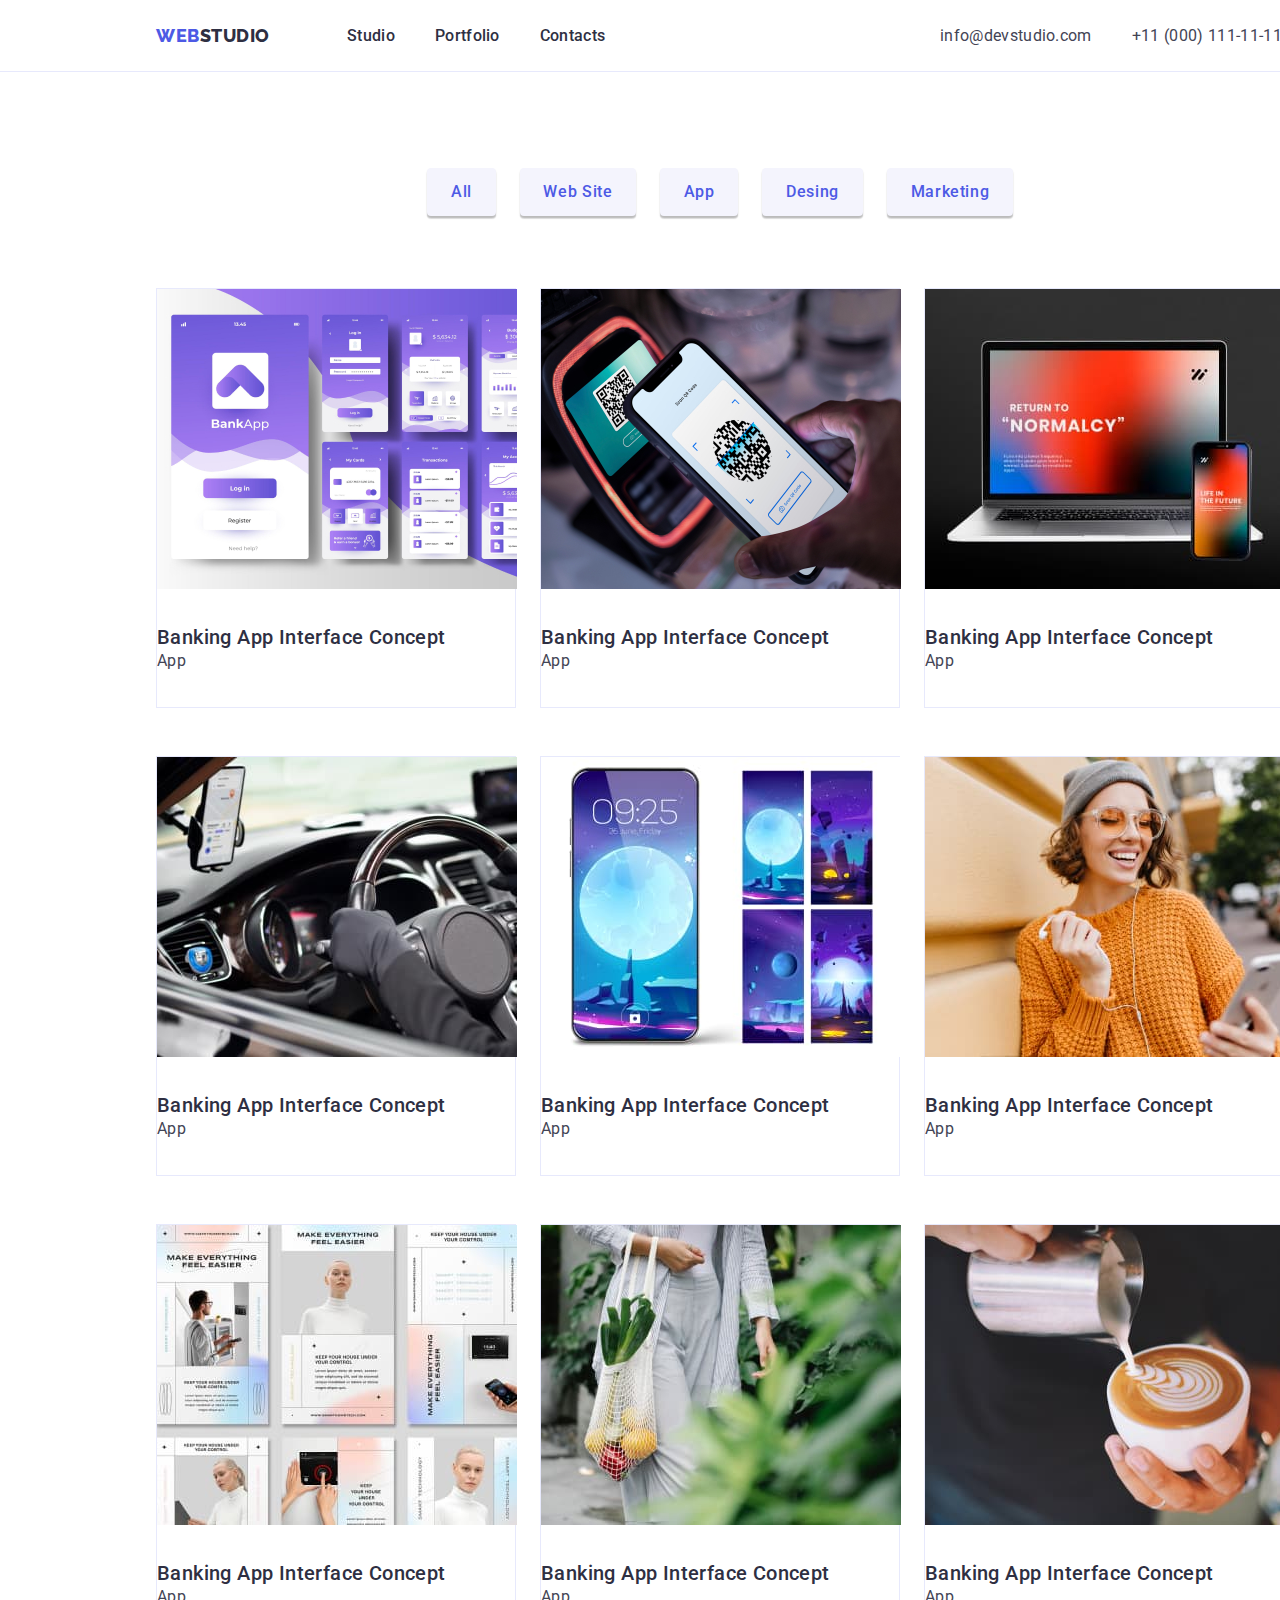
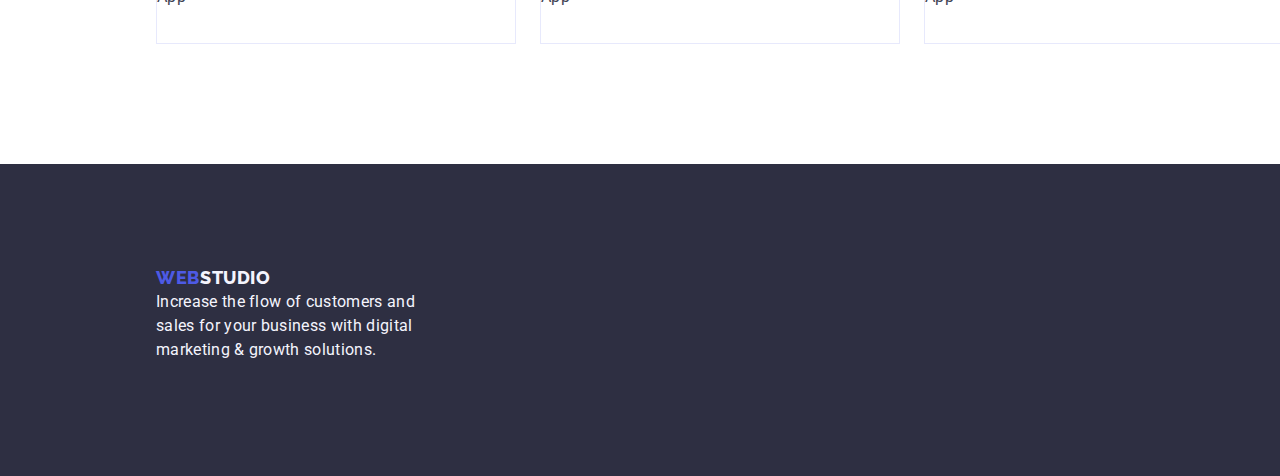
==== portfolio.html @ 18be2534 "next" ====
<!DOCTYPE html>
<html lang="en">
  <head>
    <meta charset="UTF-8" />
    <meta name="viewport" content="width=device-width, initial-scale=1.0" />
    <link
      rel="stylesheet"
      href="https://cdnjs.cloudflare.com/ajax/libs/modern-normalize/1.0.0/modern-normalize.min.css"
    />
    <link rel="preconnect" href="https://fonts.googleapis.com" />
    <link rel="preconnect" href="https://fonts.gstatic.com" crossorigin />
    <link
      href="https://fonts.googleapis.com/css2?family=Roboto:wght@400;500;700;900&display=swap"
      rel="stylesheet"
    />
    <link rel="preconnect" href="https://fonts.googleapis.com" />
    <link rel="preconnect" href="https://fonts.gstatic.com" crossorigin />
    <link
      href="https://fonts.googleapis.com/css2?family=Raleway:wght@800&display=swap"
      rel="stylesheet"
    />
    <link rel="stylesheet" type="text/css" href="styles.css" />
    <title>Document</title>
  </head>
  <body>
    <header>
      <div class="top-line">
        <span class="logo">
          <a class="web-logo" href="index.html" type="button">WEB</a>
          <a class="studio-logo" href="index.html" type="button">STUDIO</a>
        </span>
        <nav>
          <span class="nav-menu">
            <a class="nav-studio" href="index.html" type="button">Studio</a>
            <a class="nav-portfolio" href="portfolio.html" type="button"
              >Portfolio</a
            >
            <a class="nav-contacts" href="" type="button">Contacts</a>
          </span>
        </nav>
        <span class="email-phone">
          <a href="" class="email">info@devstudio.com</a>
          <a href="" class="phone">+11 (000) 111-11-11</a>
        </span>
      </div>
    </header>
    <main>
      <ul class="filters">
        <li>
          <div class="filter-btn-active">
            <button type="button" class="all-butoon">All</button>
          </div>
        </li>
        <li>
          <div class="filter-btn1">
            <button type="button" class="web-site">Web Site</button>
          </div>
        </li>
        <li>
          <div class="filter-btn2">
            <button type="button" class="app">App</button>
          </div>
        </li>
        <li>
          <div class="filter-btn3">
            <button type="button" class="desing">Desing</button>
          </div>
        </li>
        <li>
          <div class="filter-btn4">
            <button type="button" class="marketing">Marketing</button>
          </div>
        </li>
      </ul>
      <!--Section row-->
      <section class="row-1" title="Row 1">
        <div class="project-card1">
          <ul class="project-card2">
            <li>
              <img class="img-portfolio1" src="./images/img8.jpg" alt="img8" />
            </li>
            <li class="card-content1">
              <h3 class="footer-title">Banking App Interface Concept</h3>
              <p class="footer-pharagraf">App</p>
            </li>
          </ul>
          <ul class="project-card2">
            <li>
              <img class="img-portfolio2" src="./images/img9.jpg" alt="img8" />
            </li>
            <li class="card-content2">
              <h3 class="footer-title">Banking App Interface Concept</h3>
              <p class="footer-pharagraf">App</p>
            </li>
          </ul>
          <ul class="project-card2">
            <li>
              <img class="img-portfolio3" src="./images/img10.jpg" alt="img8" />
            </li>
            <li class="card-content3">
              <h3 class="footer-title">Banking App Interface Concept</h3>
              <p class="footer-pharagraf">App</p>
            </li>
          </ul>
        </div>
      </section>
      <section class="row-2" title="Row 2">
        <div class="project-card1">
          <ul class="project-card2">
            <li>
              <img class="img-portfolio1" src="./images/img11.jpg" alt="img8" />
            </li>
            <li class="card-content1">
              <h3 class="footer-title">Banking App Interface Concept</h3>
              <p class="footer-pharagraf">App</p>
            </li>
          </ul>
          <ul class="project-card2">
            <li>
              <img class="img-portfolio2" src="./images/img12.jpg" alt="img8" />
            </li>
            <li class="card-content2">
              <h3 class="footer-title">Banking App Interface Concept</h3>
              <p class="footer-pharagraf">App</p>
            </li>
          </ul>
          <ul class="project-card2">
            <li>
              <img class="img-portfolio3" src="./images/img13.jpg" alt="img8" />
            </li>
            <li class="card-content3">
              <h3 class="footer-title">Banking App Interface Concept</h3>
              <p class="footer-pharagraf">App</p>
            </li>
          </ul>
        </div>
      </section>
      <section class="row-3" title="Row 3">
        <div class="project-card1">
          <ul class="project-card2">
            <li>
              <img class="img-portfolio1" src="./images/img14.jpg" alt="img8" />
            </li>
            <li class="card-content1">
              <h3 class="footer-title">Banking App Interface Concept</h3>
              <p class="footer-pharagraf">App</p>
            </li>
          </ul>
          <ul class="project-card2">
            <li>
              <img class="img-portfolio2" src="./images/img15.jpg" alt="img8" />
            </li>
            <li class="card-content2">
              <h3 class="footer-title">Banking App Interface Concept</h3>
              <p class="footer-pharagraf">App</p>
            </li>
          </ul>
          <ul class="project-card2">
            <li>
              <img class="img-portfolio3" src="./images/img16.jpg" alt="img8" />
            </li>
            <li class="card-content3">
              <h3 class="footer-title">Banking App Interface Concept</h3>
              <p class="footer-pharagraf">App</p>
            </li>
          </ul>
        </div>
      </section>
    </main>
    <footer>
      <div class="footer">
        <div class="logo-text">
          <span class="logo-footer">
            <a class="web-footer" href="index.html" type="button">WEB</a>
            <a class="studio-footer" href="index.html" type="button">STUDIO</a>
          </span>
          <div class="text-footer">
            <p class="text5">
              Increase the flow of customers and sales for your business with
              digital marketing & growth solutions.
            </p>
          </div>
        </div>
      </div>
    </footer>
  </body>
</html>
---- styles.css ----
.body{
background: #fff;
}
ul,a, h1,h3{
    margin: 0px;
}

.container {
    width: 1200px;
    margin: 0 auto;
    
}

/*NAV MENU -- TOP LINE*/

.top-line{
width: 1440px;
height: 72px;
background: #fff;
border-bottom: 1px solid #e7e9fc;
display: flex;
align-items: center;
/* position: fixed; */
}

.logo{
display: flex;
align-items: center;
justify-content: flex-start;
flex-direction: row;
gap: 0px;
width: 271px;
height: 24px;
padding-left: 156px;
position: relative;
}

.web-logo{
font-family: "Raleway", sans-serif;
font-weight: 800;
font-size: 18px;
line-height: 21px; 
line-height: 1.16667;
letter-spacing: 0.03em;
text-transform: uppercase;
color: #4d5ae5;
}

.studio-logo{
font-family: "Raleway", sans-serif;
font-weight: 800;
font-size: 18px;
line-height: 21px; 
line-height: 1.16667;
letter-spacing: 0.03em;
text-transform: uppercase;
color: #2e2f42;
}
    
.nav-menu{
display: flex;
align-items: flex-start;
justify-content: flex-start;
flex-direction: row;
gap: 40px;
width: 337px;
height: 24px;
padding-left: 76px;
}

.nav-studio, .nav-portfolio, .nav-contacts {
font-family: "Roboto", sans-serif;
font-weight: 500;
font-size: 16px;
line-height: 24px;
line-height: 1.5;
letter-spacing: 0.02em;
color: #2e2f42;
}

.email-phone{
align-items: flex-start;
justify-content: flex-start;
flex-direction: row;
width: 676px;
height: 24px;
display: flex;
position: relative;
padding-left: 332px
}

.email{
font-family: "Roboto", sans-serif;
font-weight: 400;
font-size: 16px;
line-height: 24px; 
line-height: 1.5;
letter-spacing: 0.02em;
color: #434455;
}

.phone{
font-family: "Roboto", sans-serif;
font-weight: 400;
font-size: 16px;
line-height: 24px; 
line-height: 1.5;
letter-spacing: 0.02em;
color: #434455;
padding-left: 40px;
}

.top-line a:hover,
header.top-line a:focus {
color: rgb(0, 0, 255);
}

a {
text-decoration: none;
}

/* --HERO IMAGE-- */

.hero-image{
width: 1440px;
height: 600px;
background: var(--NAVY-BLUE, #2E2F42);
flex-shrink: 0;   
}

.button {
display: flex;
width: 805px;
height: 104px;
padding-top: 48px;
padding-left: 636px; 
}

.order-service {
font-family: "Roboto", sans-serif;
font-weight: 500;
font-size: 16px;
font-style: normal;
line-height: 24px;
letter-spacing: 0.04em;
color: var(--WHITE, #FFF);
background: #4d5ae5;
border: none;
cursor: pointer;
border-radius: 4px;
gap: 10px;
box-shadow: 0 4px 4px 0 rgba(0, 0, 0, 0.15);
align-items: center;
justify-content: center;
width: 169px;
height: 56px;
}

.hero-title{  
margin: 0px; 
font-family: "Roboto", sans-serif;
font-weight: 700;
font-size: 56px;
font-style: normal;
line-height: 60px;
letter-spacing: 0.02em;
text-align: center;
color: var(--WHITE, #FFF);
padding-top: 188px;
}

/*SECTION 1*/

.section1{
width: 1284px;
height: 224px;
padding-top: 120px;
padding-left: 156px;
display: flex;
}

.feature1, .feature2, .feature3, .feature4{
align-items: flex-start;
justify-content: flex-start;
flex-direction: column;
gap: 8px;
width: 264px;
height: 104px;
}

.feature2,
.feature3,
.feature4{
margin-left: 24px;
}

.strategy, .punctuality, .diligence, .tehnologies{
font-family: "Roboto", sans-serif;
font-weight: 500;
font-size: 20px;
font-style: normal;
line-height: 24px; 
letter-spacing: 0.02em;
color: var(--NAVY-BLUE, #2E2F42);
margin: 0px; 
}

.text-strategy,
.text-punctuality,
.text-diligence,
.text-tehnologies{
font-family: "Roboto", sans-serif;
font-weight: 400;
font-size: 16px;
font-style: normal;
line-height: 24px; 
letter-spacing: 0.02em;
color: var(--SLATE, #434455); 
}

/*SECTION 2*/

.section2{
width: 1284px;
height: 652px;
flex-shrink: 0;
padding-top: 120px;
padding-left: 156px;
padding-bottom:120px;   
}

.Section2-title{
font-family: "Roboto", sans-serif;
font-weight: 1103;
font-size: 36px;
font-style: normal;
line-height: 40px; 
letter-spacing: 0.02em;
text-transform: capitalize;
margin: 0px;
color: var(--NAVY-BLUE, #2E2F42);
padding-left: 403px;
}

.technology-pictures{
width: 1128px;
height: 372px;
display: flex; 
padding-top: 72px;      
}

.img-1, .img-2, .img-3{
display: flex;
align-items: flex-start;
justify-content: flex-start;
flex-direction: column;
gap: 0px;
width: 360px;
height: 300px;
}

.img-2,
.img-3{
margin-left: 24px;
}

.size-pictures{
border: 1px solid #e7e9fc;
width: 360px;
height: 300px;
}

/*SECTION 3 */

.section3{
width: 1440px;
height: 732px;
background: #f4f4fd;
flex-shrink: 0;
}

.title1{
display: flex;
Width: 801px; 
Height: 160px;
padding-top: 120px;
padding-left: 639px;
}

.our-team{
font-family: "Roboto", sans-serif;
font-weight: 700;
font-size: 36px;
font-style: normal;
line-height: 40px; 
letter-spacing: 0.02em;
color: var(--NAVY-BLUE, #2E2F42);
position: absolute;
margin: 0px;
}

.pepole{
width: 1284px;
height: 452px;
display: flex;
padding-top: 72px;
padding-left: 156px;
}

ul {
padding: 0;
}

.team-card1, .team-card2, .team-card3, .team-card4{ 
list-style-type: none;
align-items: center;
justify-content: center;
flex-direction: column;
gap: 32px;
border-radius: 0 0 4px 4px;
padding: 0px 0px 32px 0px;
width: 264px;
height: 380px;
box-shadow: 0 2px 1px 0 rgba(46, 47, 66, 0.08), 0 1px 1px 0 rgba(46, 47, 66, 0.16), 0 1px 6px 0 rgba(46, 47, 66, 0.08);
background: #fff;   
}

.team-card2,
.team-card3,
.team-card4{
margin-left: 24px;
}

.img{
width: 264px;
height: 260px;
background: url(<path-to-image>), lightgray -97.034px -0.927px / 181.897% 251.37% no-repeat;  
}


.name{
font-family: "Roboto", sans-serif;
font-weight: 500;
font-size: 20px;
font-style: normal;
line-height: 24px; 
letter-spacing: 0.02em;
text-align: center;
color: var(--NAVY-BLUE, #2E2F42);   
}

.job-description{
font-family: "Roboto", sans-serif;
font-weight: 400;
font-size: 16px;
font-style: normal;
line-height: 24px; 
letter-spacing: 0.02em;
text-align: center;
color: var(--SLATE, #434455);
}

.section3 h3:hover,
.section3 h3:focus,
.section3 p:hover,
.section3 p:focus {
color: rgb(0, 0, 255);
cursor: pointer;
}

/*FOOTER*/

.footer{
width: 1440px;
height: 312px;
background: #2e2f42;
flex-shrink: 0;
}

.logo-text{
width: 420px;
height: 213.5px;
flex-shrink: 0;
padding-left: 156px;
padding-top: 101.5px;
}

.logo-footer{
display: flex;
align-items: center;
justify-content: flex-start;
flex-direction: row;
gap: 0px;
width: 115px;
height: 24px;  
}

.footer a:hover {
color: rgb(0, 0, 255);    
}

.web-footer{
font-family: "Raleway", sans-serif;
font-weight: 800;
font-size: 18px;
font-style: normal;
line-height: 21px; 
letter-spacing: 0.03em;
text-transform: uppercase;
color: var(--IRIS, #4D5AE5);
display: flex;
width: 44px;
height: 21px;
flex-direction: column;
justify-content: center;
}

.studio-footer{
font-family: "Raleway", sans-serif;
font-weight: 800;
font-size: 18px;
font-style: normal;
line-height: 21px; 
letter-spacing: 0.03em;
text-transform: uppercase;
color: var(--CLOUD, #F4F4FD);
display: flex;
width: 71px;
height: 21px;
flex-direction: column;
justify-content: center
}

.text-footer1{
width: 264px;
height: 88px;
padding-top: 16px;
    
}

.text5{
font-family: "Roboto", sans-serif;
font-weight: 400;
font-size: 16px;
font-style: normal;
line-height: 24px; 
letter-spacing: 0.02em;
color: var(--CLOUD, #F4F4FD);
width: 264px;
margin: 0px;  
}

/*PORTFOLIO CSS*/

.filters{
display: flex;
align-items: flex-start;
justify-content: flex-start;
flex-direction: row;
gap: 24px;
width: 1013px;
height: 144px;
padding-top: 96px;
padding-left: 427px;
}

.all-butoon{
 font-family: "Roboto", sans-serif;
    font-weight: 500;
    font-size: 16px;
    font-style: normal;
    line-height: 24px;
    letter-spacing: 0.04em;
    color: #4D5AE5;
    background: #f4f4fd;
    border: none;
    cursor: pointer;
    border-radius: 4px;
    gap: 10px;
    box-shadow: 0 2px 2px 0 rgba(0, 0, 0, 0.12), 0 2px 1px 0 rgba(0, 0, 0, 0.08), 0 3px 1px 0 rgba(0, 0, 0, 0.1);
    align-items: center;
    justify-content: center;
    width: 69px;
    height: 48px;
    padding: 0px;
}

.web-site{
font-family: "Roboto", sans-serif;
    font-weight: 500;
    font-size: 16px;
    font-style: normal;
    line-height: 24px;
    letter-spacing: 0.04em;
    color: #4D5AE5;
    background: #f4f4fd;
    border: none;
    cursor: pointer;
    border-radius: 4px;
    gap: 10px;
    box-shadow: 0 2px 2px 0 rgba(0, 0, 0, 0.12), 0 2px 1px 0 rgba(0, 0, 0, 0.08), 0 3px 1px 0 rgba(0, 0, 0, 0.1);
    align-items: center;
    justify-content: center;
    width: 116px;
    height: 48px;
}

.app{
font-family: "Roboto", sans-serif;
    font-weight: 500;
    font-size: 16px;
    font-style: normal;
    line-height: 24px;
    letter-spacing: 0.04em;
    color: #4D5AE5;
    background: #f4f4fd;
    border: none;
    cursor: pointer;
    border-radius: 4px;
    gap: 10px;
    box-shadow: 0 2px 2px 0 rgba(0, 0, 0, 0.12), 0 2px 1px 0 rgba(0, 0, 0, 0.08), 0 3px 1px 0 rgba(0, 0, 0, 0.1);
    align-items: center;
    justify-content: center;
    width: 78px;
    height: 48px;
}

.desing{
font-family: "Roboto", sans-serif;
    font-weight: 500;
    font-size: 16px;
    font-style: normal;
    line-height: 24px;
    letter-spacing: 0.04em;
    color: #4D5AE5;
    background: #f4f4fd;
    border: none;
    cursor: pointer;
    border-radius: 4px;
    gap: 10px;
    box-shadow: 0 2px 2px 0 rgba(0, 0, 0, 0.12), 0 2px 1px 0 rgba(0, 0, 0, 0.08), 0 3px 1px 0 rgba(0, 0, 0, 0.1);
    align-items: center;
    justify-content: center;
    width: 101px;
    height: 48px;
}

.marketing{
font-family: "Roboto", sans-serif;
    font-weight: 500;
    font-size: 16px;
    font-style: normal;
    line-height: 24px;
    letter-spacing: 0.04em;
    color: #4D5AE5;
    background: #f4f4fd;
    border: none;
    cursor: pointer;
    border-radius: 4px;
    gap: 10px;
    box-shadow: 0 2px 2px 0 rgba(0, 0, 0, 0.12), 0 2px 1px 0 rgba(0, 0, 0, 0.08), 0 3px 1px 0 rgba(0, 0, 0, 0.1);
    align-items: center;
    justify-content: center;
    width: 126px;
    height: 48px;
}

/*Section row*/

.row-1{
width: 1284px;
height: 492px;
padding-left: 156px;
padding-top: 72px;
    
}

.row-2{
width: 1128px;
    height: 468px;
    padding-left: 156px;
    padding-top: 48px;
}

.row-3{
width: 1128px;
    height: 588px;
    padding-left: 156px;
    padding-top: 48px;
    padding-bottom: 120px;
}

.row-1, .row-2, .row-3, li{
list-style-type: none;
}

.project-card1{
display: flex;
}
 
.project-card2 {
border: 1px solid #e7e9fc;
    width: 360px;
    height: 420px;
    background: #fff;
      
}

.project-card1 .project-card2:nth-child(2),
.project-card1 .project-card2:nth-child(3) {
    margin-left: 24px;
}

.card-content1, .card-content2, .card-content3{
    align-items: flex-start;
    justify-content: center;
    flex-direction: column;
    gap: 8px;
    margin-top: 32px;
    width: 360px;
    height: 56px;
        
}

.footer-title{
font-family: "Roboto", sans-serif;
    font-weight: 500;
    font-size: 20px;

    line-height: 24px; 
    line-height: 1.2;
    letter-spacing: 0.02em;
    color: #2e2f42;
    margin: 0px;
}

.footer-pharagraf{
font-family: "Roboto", sans-serif;
    font-weight: 400;
    font-size: 16px;

    line-height: 24px; 
    line-height: 1.5;
    letter-spacing: 0.02em;
    color: #434455;
    margin: 0px;
}

.img-portfolio1, .img-portfolio2, .img-portfolio3{
width: 360px;
    height: 300px;
}
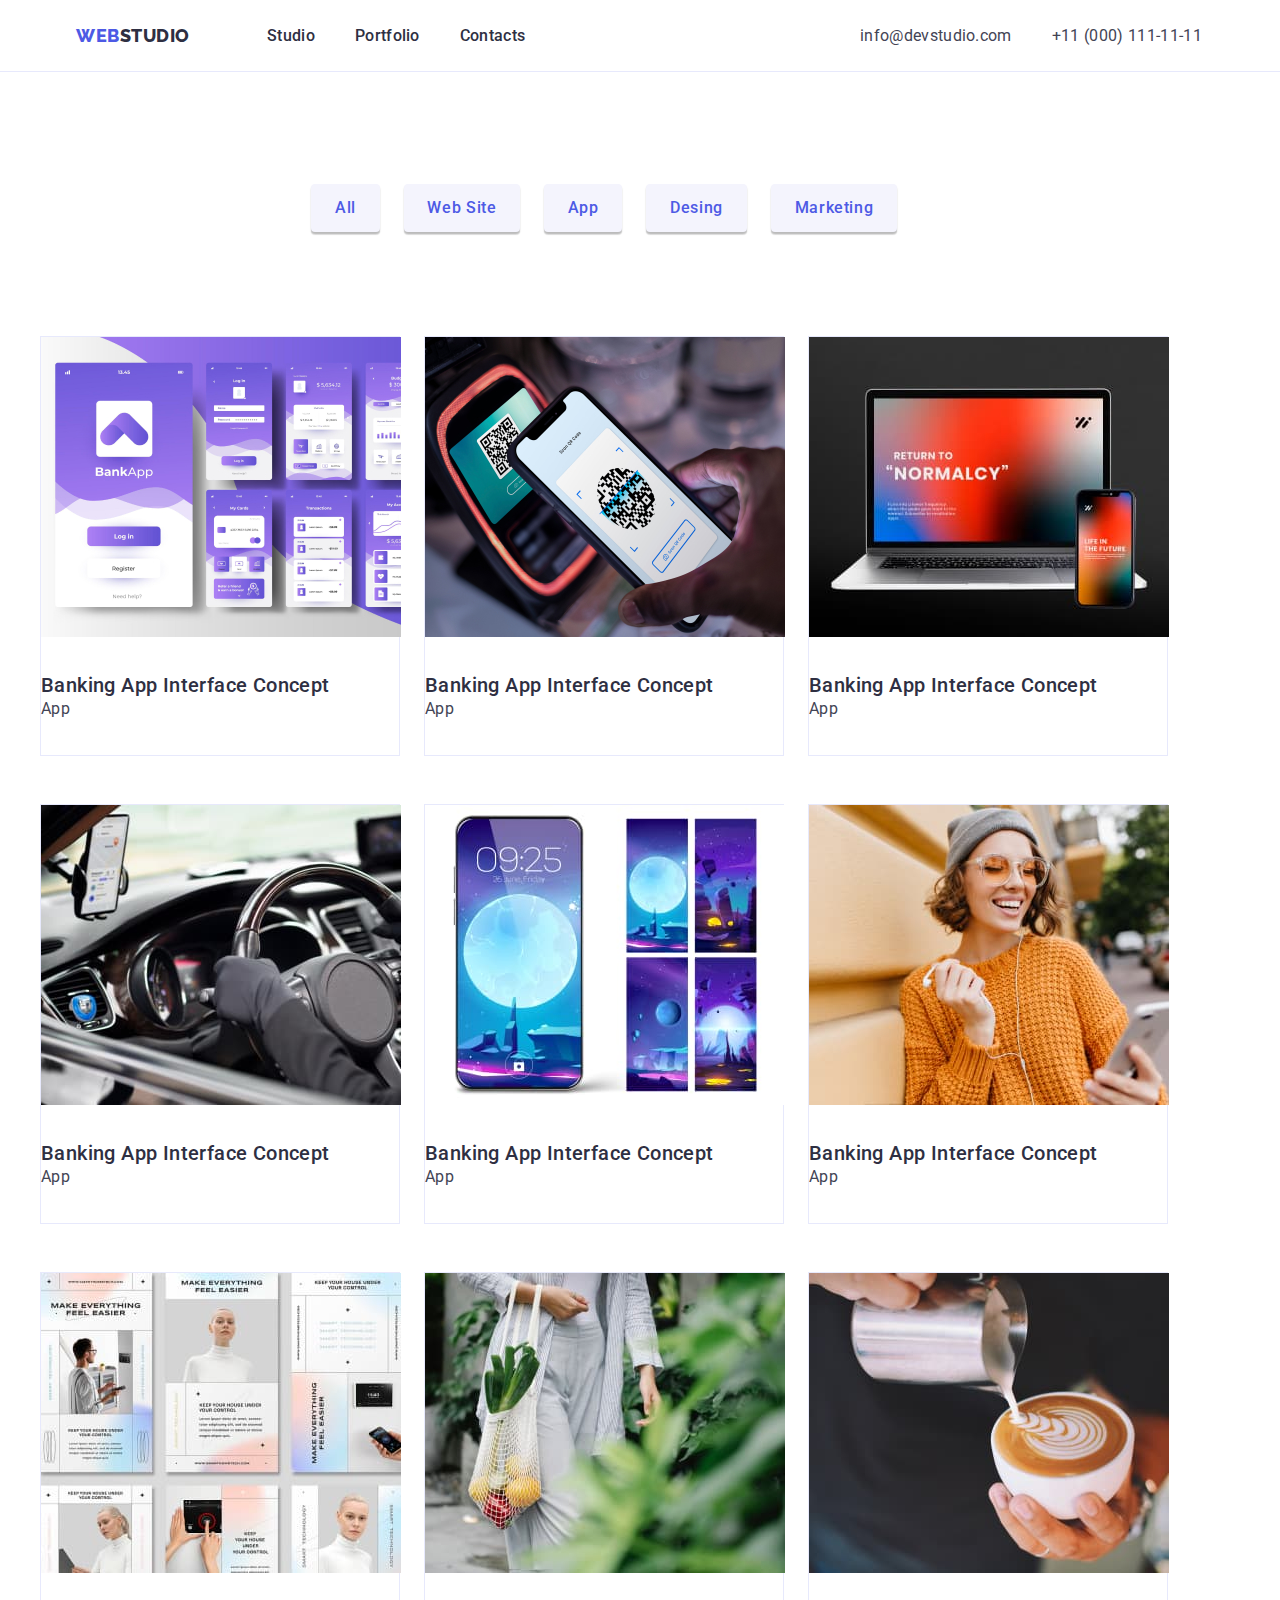
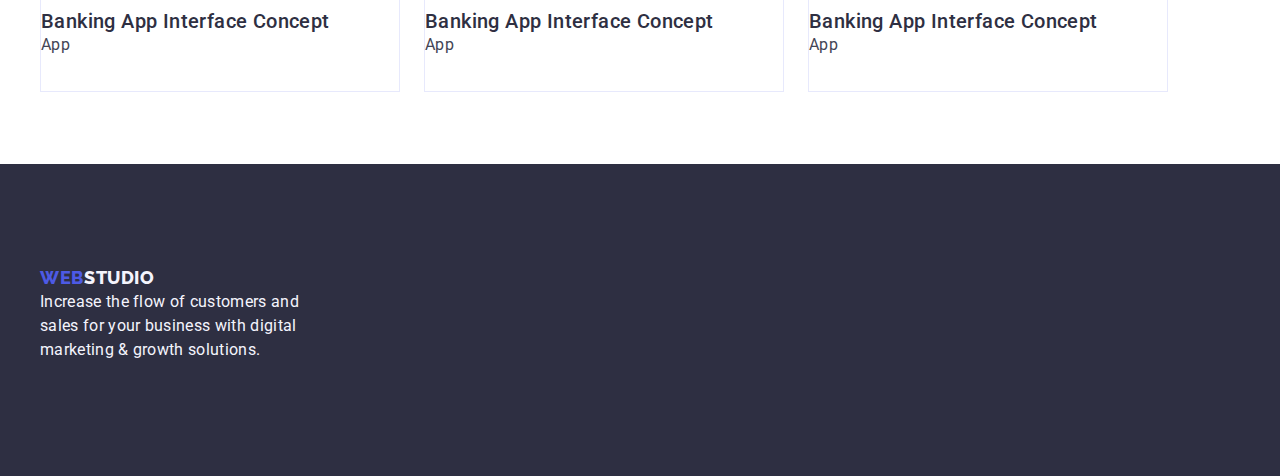
==== commit 9e402e77: "last part" ====
--- a/portfolio.html
+++ b/portfolio.html
@@ -25,160 +25,204 @@
   <body>
     <header>
       <div class="top-line">
-        <span class="logo">
-          <a class="web-logo" href="index.html" type="button">WEB</a>
-          <a class="studio-logo" href="index.html" type="button">STUDIO</a>
-        </span>
-        <nav>
-          <span class="nav-menu">
-            <a class="nav-studio" href="index.html" type="button">Studio</a>
-            <a class="nav-portfolio" href="portfolio.html" type="button"
-              >Portfolio</a
-            >
-            <a class="nav-contacts" href="" type="button">Contacts</a>
+        <div class="container">
+          <span class="logo">
+            <a class="web-logo" href="index.html" type="button">WEB</a>
+            <a class="studio-logo" href="index.html" type="button">STUDIO</a>
           </span>
-        </nav>
-        <span class="email-phone">
-          <a href="" class="email">info@devstudio.com</a>
-          <a href="" class="phone">+11 (000) 111-11-11</a>
-        </span>
+          <nav>
+            <span class="nav-menu">
+              <a class="nav-studio" href="index.html" type="button">Studio</a>
+              <a class="nav-portfolio" href="portfolio.html" type="button"
+                >Portfolio</a
+              >
+              <a class="nav-contacts" href="" type="button">Contacts</a>
+            </span>
+          </nav>
+          <span class="email-phone">
+            <a href="" class="email">info@devstudio.com</a>
+            <a href="" class="phone">+11 (000) 111-11-11</a>
+          </span>
+        </div>
       </div>
     </header>
-    <main>
-      <ul class="filters">
-        <li>
-          <div class="filter-btn-active">
-            <button type="button" class="all-butoon">All</button>
-          </div>
-        </li>
-        <li>
-          <div class="filter-btn1">
-            <button type="button" class="web-site">Web Site</button>
-          </div>
-        </li>
-        <li>
-          <div class="filter-btn2">
-            <button type="button" class="app">App</button>
-          </div>
-        </li>
-        <li>
-          <div class="filter-btn3">
-            <button type="button" class="desing">Desing</button>
-          </div>
-        </li>
-        <li>
-          <div class="filter-btn4">
-            <button type="button" class="marketing">Marketing</button>
-          </div>
-        </li>
-      </ul>
-      <!--Section row-->
-      <section class="row-1" title="Row 1">
-        <div class="project-card1">
-          <ul class="project-card2">
-            <li>
-              <img class="img-portfolio1" src="./images/img8.jpg" alt="img8" />
-            </li>
-            <li class="card-content1">
-              <h3 class="footer-title">Banking App Interface Concept</h3>
-              <p class="footer-pharagraf">App</p>
-            </li>
-          </ul>
-          <ul class="project-card2">
-            <li>
-              <img class="img-portfolio2" src="./images/img9.jpg" alt="img8" />
-            </li>
-            <li class="card-content2">
-              <h3 class="footer-title">Banking App Interface Concept</h3>
-              <p class="footer-pharagraf">App</p>
-            </li>
-          </ul>
-          <ul class="project-card2">
-            <li>
-              <img class="img-portfolio3" src="./images/img10.jpg" alt="img8" />
-            </li>
-            <li class="card-content3">
-              <h3 class="footer-title">Banking App Interface Concept</h3>
-              <p class="footer-pharagraf">App</p>
-            </li>
-          </ul>
-        </div>
-      </section>
-      <section class="row-2" title="Row 2">
-        <div class="project-card1">
-          <ul class="project-card2">
-            <li>
-              <img class="img-portfolio1" src="./images/img11.jpg" alt="img8" />
-            </li>
-            <li class="card-content1">
-              <h3 class="footer-title">Banking App Interface Concept</h3>
-              <p class="footer-pharagraf">App</p>
-            </li>
-          </ul>
-          <ul class="project-card2">
-            <li>
-              <img class="img-portfolio2" src="./images/img12.jpg" alt="img8" />
-            </li>
-            <li class="card-content2">
-              <h3 class="footer-title">Banking App Interface Concept</h3>
-              <p class="footer-pharagraf">App</p>
-            </li>
-          </ul>
-          <ul class="project-card2">
-            <li>
-              <img class="img-portfolio3" src="./images/img13.jpg" alt="img8" />
-            </li>
-            <li class="card-content3">
-              <h3 class="footer-title">Banking App Interface Concept</h3>
-              <p class="footer-pharagraf">App</p>
-            </li>
-          </ul>
-        </div>
-      </section>
-      <section class="row-3" title="Row 3">
-        <div class="project-card1">
-          <ul class="project-card2">
-            <li>
-              <img class="img-portfolio1" src="./images/img14.jpg" alt="img8" />
-            </li>
-            <li class="card-content1">
-              <h3 class="footer-title">Banking App Interface Concept</h3>
-              <p class="footer-pharagraf">App</p>
-            </li>
-          </ul>
-          <ul class="project-card2">
-            <li>
-              <img class="img-portfolio2" src="./images/img15.jpg" alt="img8" />
-            </li>
-            <li class="card-content2">
-              <h3 class="footer-title">Banking App Interface Concept</h3>
-              <p class="footer-pharagraf">App</p>
-            </li>
-          </ul>
-          <ul class="project-card2">
-            <li>
-              <img class="img-portfolio3" src="./images/img16.jpg" alt="img8" />
-            </li>
-            <li class="card-content3">
-              <h3 class="footer-title">Banking App Interface Concept</h3>
-              <p class="footer-pharagraf">App</p>
-            </li>
-          </ul>
-        </div>
-      </section>
+    <main class="portfolio-main">
+      <div class="container">
+        <ul class="filters">
+          <li>
+            <div class="filter-btn-active">
+              <button type="button" class="all-butoon">All</button>
+            </div>
+          </li>
+          <li>
+            <div class="filter-btn1">
+              <button type="button" class="web-site">Web Site</button>
+            </div>
+          </li>
+          <li>
+            <div class="filter-btn2">
+              <button type="button" class="app">App</button>
+            </div>
+          </li>
+          <li>
+            <div class="filter-btn3">
+              <button type="button" class="desing">Desing</button>
+            </div>
+          </li>
+          <li>
+            <div class="filter-btn4">
+              <button type="button" class="marketing">Marketing</button>
+            </div>
+          </li>
+        </ul>
+        <!--Section row-->
+        <section class="row-1" title="Row 1">
+          <div class="project-card1">
+            <ul class="project-card2">
+              <li>
+                <img
+                  class="img-portfolio1"
+                  src="./images/img8.jpg"
+                  alt="img8"
+                />
+              </li>
+              <li class="card-content1">
+                <h3 class="footer-title">Banking App Interface Concept</h3>
+                <p class="footer-pharagraf">App</p>
+              </li>
+            </ul>
+            <ul class="project-card2">
+              <li>
+                <img
+                  class="img-portfolio2"
+                  src="./images/img9.jpg"
+                  alt="img8"
+                />
+              </li>
+              <li class="card-content2">
+                <h3 class="footer-title">Banking App Interface Concept</h3>
+                <p class="footer-pharagraf">App</p>
+              </li>
+            </ul>
+            <ul class="project-card2">
+              <li>
+                <img
+                  class="img-portfolio3"
+                  src="./images/img10.jpg"
+                  alt="img8"
+                />
+              </li>
+              <li class="card-content3">
+                <h3 class="footer-title">Banking App Interface Concept</h3>
+                <p class="footer-pharagraf">App</p>
+              </li>
+            </ul>
+          </div>
+        </section>
+        <section class="row-2" title="Row 2">
+          <div class="project-card1">
+            <ul class="project-card2">
+              <li>
+                <img
+                  class="img-portfolio1"
+                  src="./images/img11.jpg"
+                  alt="img8"
+                />
+              </li>
+              <li class="card-content1">
+                <h3 class="footer-title">Banking App Interface Concept</h3>
+                <p class="footer-pharagraf">App</p>
+              </li>
+            </ul>
+            <ul class="project-card2">
+              <li>
+                <img
+                  class="img-portfolio2"
+                  src="./images/img12.jpg"
+                  alt="img8"
+                />
+              </li>
+              <li class="card-content2">
+                <h3 class="footer-title">Banking App Interface Concept</h3>
+                <p class="footer-pharagraf">App</p>
+              </li>
+            </ul>
+            <ul class="project-card2">
+              <li>
+                <img
+                  class="img-portfolio3"
+                  src="./images/img13.jpg"
+                  alt="img8"
+                />
+              </li>
+              <li class="card-content3">
+                <h3 class="footer-title">Banking App Interface Concept</h3>
+                <p class="footer-pharagraf">App</p>
+              </li>
+            </ul>
+          </div>
+        </section>
+        <section class="row-3" title="Row 3">
+          <div class="project-card1">
+            <ul class="project-card2">
+              <li>
+                <img
+                  class="img-portfolio1"
+                  src="./images/img14.jpg"
+                  alt="img8"
+                />
+              </li>
+              <li class="card-content1">
+                <h3 class="footer-title">Banking App Interface Concept</h3>
+                <p class="footer-pharagraf">App</p>
+              </li>
+            </ul>
+            <ul class="project-card2">
+              <li>
+                <img
+                  class="img-portfolio2"
+                  src="./images/img15.jpg"
+                  alt="img8"
+                />
+              </li>
+              <li class="card-content2">
+                <h3 class="footer-title">Banking App Interface Concept</h3>
+                <p class="footer-pharagraf">App</p>
+              </li>
+            </ul>
+            <ul class="project-card2">
+              <li>
+                <img
+                  class="img-portfolio3"
+                  src="./images/img16.jpg"
+                  alt="img8"
+                />
+              </li>
+              <li class="card-content3">
+                <h3 class="footer-title">Banking App Interface Concept</h3>
+                <p class="footer-pharagraf">App</p>
+              </li>
+            </ul>
+          </div>
+        </section>
+      </div>
     </main>
     <footer>
       <div class="footer">
-        <div class="logo-text">
-          <span class="logo-footer">
-            <a class="web-footer" href="index.html" type="button">WEB</a>
-            <a class="studio-footer" href="index.html" type="button">STUDIO</a>
-          </span>
-          <div class="text-footer">
-            <p class="text5">
-              Increase the flow of customers and sales for your business with
-              digital marketing & growth solutions.
-            </p>
+        <div class="container">
+          <div class="logo-text">
+            <span class="logo-footer">
+              <a class="web-footer" href="index.html" type="button">WEB</a>
+              <a class="studio-footer" href="index.html" type="button"
+                >STUDIO</a
+              >
+            </span>
+            <div class="text-footer">
+              <p class="text5">
+                Increase the flow of customers and sales for your business with
+                digital marketing & growth solutions.
+              </p>
+            </div>
           </div>
         </div>
       </div>
--- a/styles.css
+++ b/styles.css
@@ -2,36 +2,53 @@
 background: #fff;
 }
 ul,a, h1,h3{
-    margin: 0px;
-}
-
-.container {
+    padding-inline-start: 94px 0px;
+}
+
+.container{
     width: 1200px;
-    margin: 0 auto;
+    position: absolute;
+    display: flex;
+    left: 50%;
+    transform: translate( -50%);
+    justify-content: center;
     
 }
 
+.section94px{
+    padding: 94px 0px;
+}
+
+.top-line>.container {
+    height: 72px;
+}
+
+.hero-image>.container{
+height: 600px;
+}
+
 /*NAV MENU -- TOP LINE*/
 
 .top-line{
-width: 1440px;
+width: auto;
 height: 72px;
 background: #fff;
 border-bottom: 1px solid #e7e9fc;
 display: flex;
 align-items: center;
 /* position: fixed; */
+
 }
 
 .logo{
+padding-top: 24px;
 display: flex;
 align-items: center;
 justify-content: flex-start;
 flex-direction: row;
 gap: 0px;
-width: 271px;
-height: 24px;
-padding-left: 156px;
+width: 115px;
+height: 48px;
 position: relative;
 }
 
@@ -44,6 +61,7 @@
 letter-spacing: 0.03em;
 text-transform: uppercase;
 color: #4d5ae5;
+
 }
 
 .studio-logo{
@@ -64,8 +82,9 @@
 flex-direction: row;
 gap: 40px;
 width: 337px;
-height: 24px;
+height: 48px;
 padding-left: 76px;
+padding-top: 24px;
 }
 
 .nav-studio, .nav-portfolio, .nav-contacts {
@@ -83,10 +102,11 @@
 justify-content: flex-start;
 flex-direction: row;
 width: 676px;
-height: 24px;
+height: 48px;
 display: flex;
 position: relative;
-padding-left: 332px
+padding-left: 332px;
+padding-top: 24px;
 }
 
 .email{
@@ -122,19 +142,27 @@
 /* --HERO IMAGE-- */
 
 .hero-image{
-width: 1440px;
+width: auto;
 height: 600px;
 background: var(--NAVY-BLUE, #2E2F42);
-flex-shrink: 0;   
+flex-shrink: 0; 
+ 
+}
+
+.hero-image>.container{
+    display: block;
 }
 
 .button {
-display: flex;
-width: 805px;
+/* display: flex; */
+width: 684px;
 height: 104px;
 padding-top: 48px;
-padding-left: 636px; 
-}
+padding-left: 515px;
+
+}
+
+
 
 .order-service {
 font-family: "Roboto", sans-serif;
@@ -169,13 +197,22 @@
 padding-top: 188px;
 }
 
-/*SECTION 1*/
+/*SECTION 1 & 2*/
+
+.section1-2{
+    height: 876px;
+    width: auto;
+}
+
+.section1-2>.container{
+    display: block;
+}
 
 .section1{
-width: 1284px;
+width: 1128px;
 height: 224px;
 padding-top: 120px;
-padding-left: 156px;
+
 display: flex;
 }
 
@@ -221,11 +258,11 @@
 /*SECTION 2*/
 
 .section2{
-width: 1284px;
+width: 1128px;
 height: 652px;
 flex-shrink: 0;
 padding-top: 120px;
-padding-left: 156px;
+
 padding-bottom:120px;   
 }
 
@@ -273,18 +310,24 @@
 /*SECTION 3 */
 
 .section3{
-width: 1440px;
+width: auto;
 height: 732px;
 background: #f4f4fd;
 flex-shrink: 0;
+
+}
+
+.section3>.container{
+    display: block;
+    height: 732px;
 }
 
 .title1{
 display: flex;
-Width: 801px; 
+Width: 647px; 
 Height: 160px;
 padding-top: 120px;
-padding-left: 639px;
+padding-left: 483px;
 }
 
 .our-team{
@@ -300,11 +343,11 @@
 }
 
 .pepole{
-width: 1284px;
+width: 1128px;
 height: 452px;
 display: flex;
 padding-top: 72px;
-padding-left: 156px;
+
 }
 
 ul {
@@ -371,17 +414,20 @@
 /*FOOTER*/
 
 .footer{
-width: 1440px;
+width: 100%;
 height: 312px;
 background: #2e2f42;
 flex-shrink: 0;
 }
+.footer>.container{
+    display: block;
+    height: 312px;
+}
 
 .logo-text{
-width: 420px;
+width: 264px;
 height: 213.5px;
 flex-shrink: 0;
-padding-left: 156px;
 padding-top: 101.5px;
 }
 
@@ -451,17 +497,26 @@
 }
 
 /*PORTFOLIO CSS*/
-
+.portfolio-main{
+width: 100%;
+height: 1692px;
+
+}
+
+.portfolio-main>.container{
+    height: 1692px;
+    display: block;
+}
 .filters{
 display: flex;
 align-items: flex-start;
 justify-content: flex-start;
 flex-direction: row;
 gap: 24px;
-width: 1013px;
+width: 857px;
 height: 144px;
 padding-top: 96px;
-padding-left: 427px;
+padding-left: 271px;
 }
 
 .all-butoon{
@@ -568,9 +623,8 @@
 /*Section row*/
 
 .row-1{
-width: 1284px;
+width: 1128px;
 height: 492px;
-padding-left: 156px;
 padding-top: 72px;
     
 }
@@ -578,14 +632,14 @@
 .row-2{
 width: 1128px;
     height: 468px;
-    padding-left: 156px;
+    
     padding-top: 48px;
 }
 
 .row-3{
 width: 1128px;
     height: 588px;
-    padding-left: 156px;
+    
     padding-top: 48px;
     padding-bottom: 120px;
 }
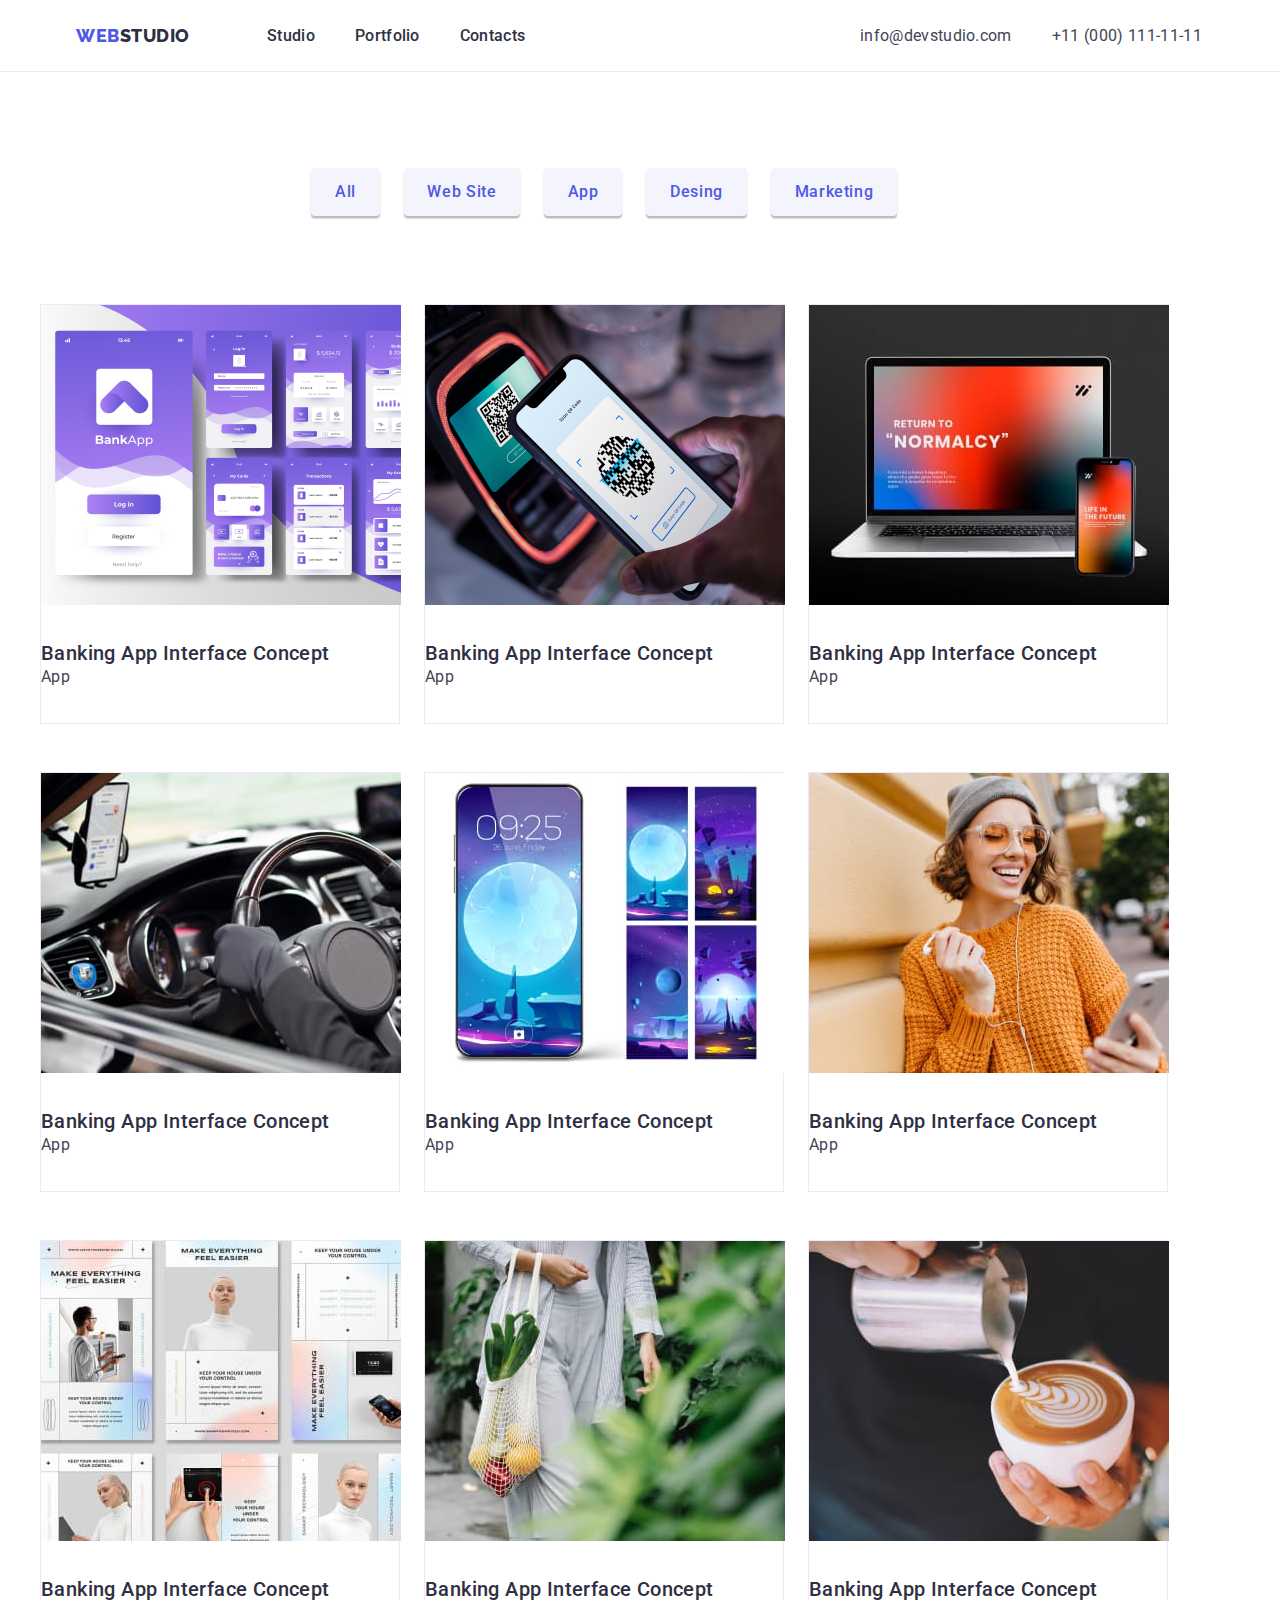
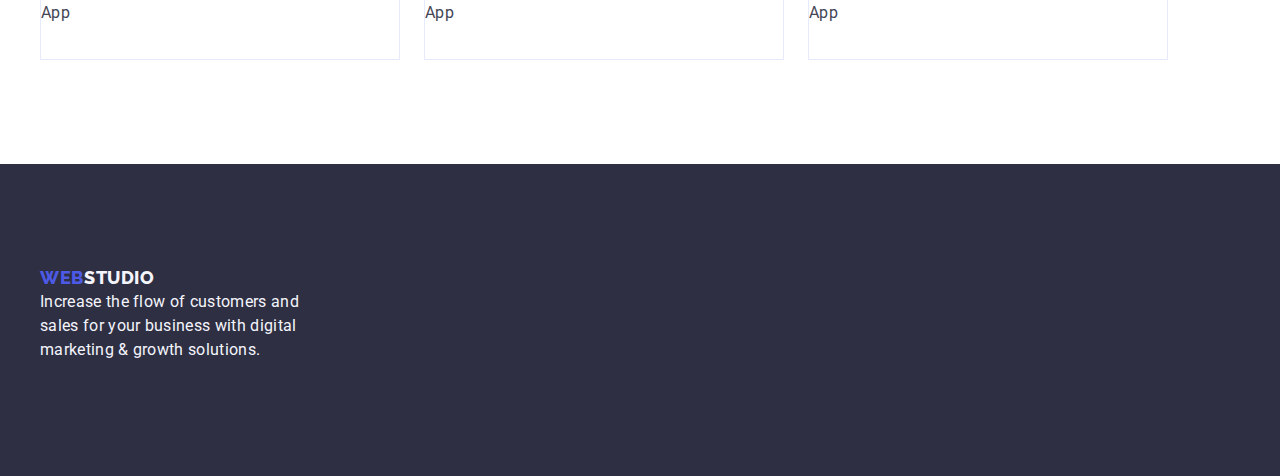
==== commit 8346eb60: "final homework" ====
--- a/portfolio.html
+++ b/portfolio.html
@@ -48,184 +48,188 @@
     </header>
     <main class="portfolio-main">
       <div class="container">
-        <ul class="filters">
-          <li>
-            <div class="filter-btn-active">
-              <button type="button" class="all-butoon">All</button>
-            </div>
-          </li>
-          <li>
-            <div class="filter-btn1">
-              <button type="button" class="web-site">Web Site</button>
-            </div>
-          </li>
-          <li>
-            <div class="filter-btn2">
-              <button type="button" class="app">App</button>
-            </div>
-          </li>
-          <li>
-            <div class="filter-btn3">
-              <button type="button" class="desing">Desing</button>
-            </div>
-          </li>
-          <li>
-            <div class="filter-btn4">
-              <button type="button" class="marketing">Marketing</button>
-            </div>
-          </li>
-        </ul>
-        <!--Section row-->
-        <section class="row-1" title="Row 1">
-          <div class="project-card1">
-            <ul class="project-card2">
-              <li>
-                <img
-                  class="img-portfolio1"
-                  src="./images/img8.jpg"
-                  alt="img8"
-                />
-              </li>
-              <li class="card-content1">
-                <h3 class="footer-title">Banking App Interface Concept</h3>
-                <p class="footer-pharagraf">App</p>
-              </li>
-            </ul>
-            <ul class="project-card2">
-              <li>
-                <img
-                  class="img-portfolio2"
-                  src="./images/img9.jpg"
-                  alt="img8"
-                />
-              </li>
-              <li class="card-content2">
-                <h3 class="footer-title">Banking App Interface Concept</h3>
-                <p class="footer-pharagraf">App</p>
-              </li>
-            </ul>
-            <ul class="project-card2">
-              <li>
-                <img
-                  class="img-portfolio3"
-                  src="./images/img10.jpg"
-                  alt="img8"
-                />
-              </li>
-              <li class="card-content3">
-                <h3 class="footer-title">Banking App Interface Concept</h3>
-                <p class="footer-pharagraf">App</p>
-              </li>
-            </ul>
-          </div>
-        </section>
-        <section class="row-2" title="Row 2">
-          <div class="project-card1">
-            <ul class="project-card2">
-              <li>
-                <img
-                  class="img-portfolio1"
-                  src="./images/img11.jpg"
-                  alt="img8"
-                />
-              </li>
-              <li class="card-content1">
-                <h3 class="footer-title">Banking App Interface Concept</h3>
-                <p class="footer-pharagraf">App</p>
-              </li>
-            </ul>
-            <ul class="project-card2">
-              <li>
-                <img
-                  class="img-portfolio2"
-                  src="./images/img12.jpg"
-                  alt="img8"
-                />
-              </li>
-              <li class="card-content2">
-                <h3 class="footer-title">Banking App Interface Concept</h3>
-                <p class="footer-pharagraf">App</p>
-              </li>
-            </ul>
-            <ul class="project-card2">
-              <li>
-                <img
-                  class="img-portfolio3"
-                  src="./images/img13.jpg"
-                  alt="img8"
-                />
-              </li>
-              <li class="card-content3">
-                <h3 class="footer-title">Banking App Interface Concept</h3>
-                <p class="footer-pharagraf">App</p>
-              </li>
-            </ul>
-          </div>
-        </section>
-        <section class="row-3" title="Row 3">
-          <div class="project-card1">
-            <ul class="project-card2">
-              <li>
-                <img
-                  class="img-portfolio1"
-                  src="./images/img14.jpg"
-                  alt="img8"
-                />
-              </li>
-              <li class="card-content1">
-                <h3 class="footer-title">Banking App Interface Concept</h3>
-                <p class="footer-pharagraf">App</p>
-              </li>
-            </ul>
-            <ul class="project-card2">
-              <li>
-                <img
-                  class="img-portfolio2"
-                  src="./images/img15.jpg"
-                  alt="img8"
-                />
-              </li>
-              <li class="card-content2">
-                <h3 class="footer-title">Banking App Interface Concept</h3>
-                <p class="footer-pharagraf">App</p>
-              </li>
-            </ul>
-            <ul class="project-card2">
-              <li>
-                <img
-                  class="img-portfolio3"
-                  src="./images/img16.jpg"
-                  alt="img8"
-                />
-              </li>
-              <li class="card-content3">
-                <h3 class="footer-title">Banking App Interface Concept</h3>
-                <p class="footer-pharagraf">App</p>
-              </li>
-            </ul>
-          </div>
+        <section class="section94px">
+          <ul class="filters">
+            <li>
+              <div class="filter-btn-active">
+                <button type="button" class="all-butoon">All</button>
+              </div>
+            </li>
+            <li>
+              <div class="filter-btn1">
+                <button type="button" class="web-site">Web Site</button>
+              </div>
+            </li>
+            <li>
+              <div class="filter-btn2">
+                <button type="button" class="app">App</button>
+              </div>
+            </li>
+            <li>
+              <div class="filter-btn3">
+                <button type="button" class="desing">Desing</button>
+              </div>
+            </li>
+            <li>
+              <div class="filter-btn4">
+                <button type="button" class="marketing">Marketing</button>
+              </div>
+            </li>
+          </ul>
+          <!--Section row-->
+          <section class="row-1" title="Row 1">
+            <div class="project-card1">
+              <ul class="project-card2">
+                <li>
+                  <img
+                    class="img-portfolio1"
+                    src="./images/img8.jpg"
+                    alt="img8"
+                  />
+                </li>
+                <li class="card-content1">
+                  <h3 class="footer-title">Banking App Interface Concept</h3>
+                  <p class="footer-pharagraf">App</p>
+                </li>
+              </ul>
+              <ul class="project-card2">
+                <li>
+                  <img
+                    class="img-portfolio2"
+                    src="./images/img9.jpg"
+                    alt="img8"
+                  />
+                </li>
+                <li class="card-content2">
+                  <h3 class="footer-title">Banking App Interface Concept</h3>
+                  <p class="footer-pharagraf">App</p>
+                </li>
+              </ul>
+              <ul class="project-card2">
+                <li>
+                  <img
+                    class="img-portfolio3"
+                    src="./images/img10.jpg"
+                    alt="img8"
+                  />
+                </li>
+                <li class="card-content3">
+                  <h3 class="footer-title">Banking App Interface Concept</h3>
+                  <p class="footer-pharagraf">App</p>
+                </li>
+              </ul>
+            </div>
+          </section>
+          <section class="row-2" title="Row 2">
+            <div class="project-card1">
+              <ul class="project-card2">
+                <li>
+                  <img
+                    class="img-portfolio1"
+                    src="./images/img11.jpg"
+                    alt="img8"
+                  />
+                </li>
+                <li class="card-content1">
+                  <h3 class="footer-title">Banking App Interface Concept</h3>
+                  <p class="footer-pharagraf">App</p>
+                </li>
+              </ul>
+              <ul class="project-card2">
+                <li>
+                  <img
+                    class="img-portfolio2"
+                    src="./images/img12.jpg"
+                    alt="img8"
+                  />
+                </li>
+                <li class="card-content2">
+                  <h3 class="footer-title">Banking App Interface Concept</h3>
+                  <p class="footer-pharagraf">App</p>
+                </li>
+              </ul>
+              <ul class="project-card2">
+                <li>
+                  <img
+                    class="img-portfolio3"
+                    src="./images/img13.jpg"
+                    alt="img8"
+                  />
+                </li>
+                <li class="card-content3">
+                  <h3 class="footer-title">Banking App Interface Concept</h3>
+                  <p class="footer-pharagraf">App</p>
+                </li>
+              </ul>
+            </div>
+          </section>
+          <section class="row-3" title="Row 3">
+            <div class="project-card1">
+              <ul class="project-card2">
+                <li>
+                  <img
+                    class="img-portfolio1"
+                    src="./images/img14.jpg"
+                    alt="img8"
+                  />
+                </li>
+                <li class="card-content1">
+                  <h3 class="footer-title">Banking App Interface Concept</h3>
+                  <p class="footer-pharagraf">App</p>
+                </li>
+              </ul>
+              <ul class="project-card2">
+                <li>
+                  <img
+                    class="img-portfolio2"
+                    src="./images/img15.jpg"
+                    alt="img8"
+                  />
+                </li>
+                <li class="card-content2">
+                  <h3 class="footer-title">Banking App Interface Concept</h3>
+                  <p class="footer-pharagraf">App</p>
+                </li>
+              </ul>
+              <ul class="project-card2">
+                <li>
+                  <img
+                    class="img-portfolio3"
+                    src="./images/img16.jpg"
+                    alt="img8"
+                  />
+                </li>
+                <li class="card-content3">
+                  <h3 class="footer-title">Banking App Interface Concept</h3>
+                  <p class="footer-pharagraf">App</p>
+                </li>
+              </ul>
+            </div>
+          </section>
         </section>
       </div>
     </main>
     <footer>
-      <div class="footer">
+      <section class="footer">
         <div class="container">
-          <div class="logo-text">
-            <span class="logo-footer">
-              <a class="web-footer" href="index.html" type="button">WEB</a>
-              <a class="studio-footer" href="index.html" type="button"
-                >STUDIO</a
-              >
-            </span>
-            <div class="text-footer">
-              <p class="text5">
-                Increase the flow of customers and sales for your business with
-                digital marketing & growth solutions.
-              </p>
-            </div>
-          </div>
+          <section class="section94px">
+            <div class="logo-text">
+              <span class="logo-footer">
+                <a class="web-footer" href="index.html" type="button">WEB</a>
+                <a class="studio-footer" href="index.html" type="button"
+                  >STUDIO</a
+                >
+              </span>
+              <div class="text-footer">
+                <p class="text5">
+                  Increase the flow of customers and sales for your business
+                  with digital marketing & growth solutions.
+                </p>
+              </div>
+            </div>
+          </section>
         </div>
-      </div>
+      </section>
     </footer>
   </body>
 </html>
--- a/styles.css
+++ b/styles.css
@@ -17,6 +17,7 @@
 
 .section94px{
     padding: 94px 0px;
+    /* height: auto; */
 }
 
 .top-line>.container {
@@ -159,6 +160,7 @@
 height: 104px;
 padding-top: 48px;
 padding-left: 515px;
+padding-bottom: 150px;
 
 }
 
@@ -194,24 +196,25 @@
 letter-spacing: 0.02em;
 text-align: center;
 color: var(--WHITE, #FFF);
-padding-top: 188px;
+padding-top: 94px;
 }
 
 /*SECTION 1 & 2*/
 
 .section1-2{
-    height: 876px;
+    height: 1064px;
     width: auto;
+    padding-bottom:26px;
 }
 
 .section1-2>.container{
     display: block;
-}
+} 
 
 .section1{
 width: 1128px;
 height: 224px;
-padding-top: 120px;
+padding-top: 26px;
 
 display: flex;
 }
@@ -263,7 +266,7 @@
 flex-shrink: 0;
 padding-top: 120px;
 
-padding-bottom:120px;   
+padding: bottom 26px;   
 }
 
 .Section2-title{
@@ -325,8 +328,8 @@
 .title1{
 display: flex;
 Width: 647px; 
-Height: 160px;
-padding-top: 120px;
+Height: 40px;
+padding-top: 26px;
 padding-left: 483px;
 }
 
@@ -426,9 +429,9 @@
 
 .logo-text{
 width: 264px;
-height: 213.5px;
+height: 118.5px;
 flex-shrink: 0;
-padding-top: 101.5px;
+padding-top: 7.5px;
 }
 
 .logo-footer{
@@ -514,9 +517,10 @@
 flex-direction: row;
 gap: 24px;
 width: 857px;
-height: 144px;
-padding-top: 96px;
+height: 50px;
+padding-top: 2px;
 padding-left: 271px;
+margin: 0;
 }
 
 .all-butoon{
@@ -638,10 +642,10 @@
 
 .row-3{
 width: 1128px;
-    height: 588px;
+    height: 494px;
     
     padding-top: 48px;
-    padding-bottom: 120px;
+    padding-bottom: 26px;
 }
 
 .row-1, .row-2, .row-3, li{
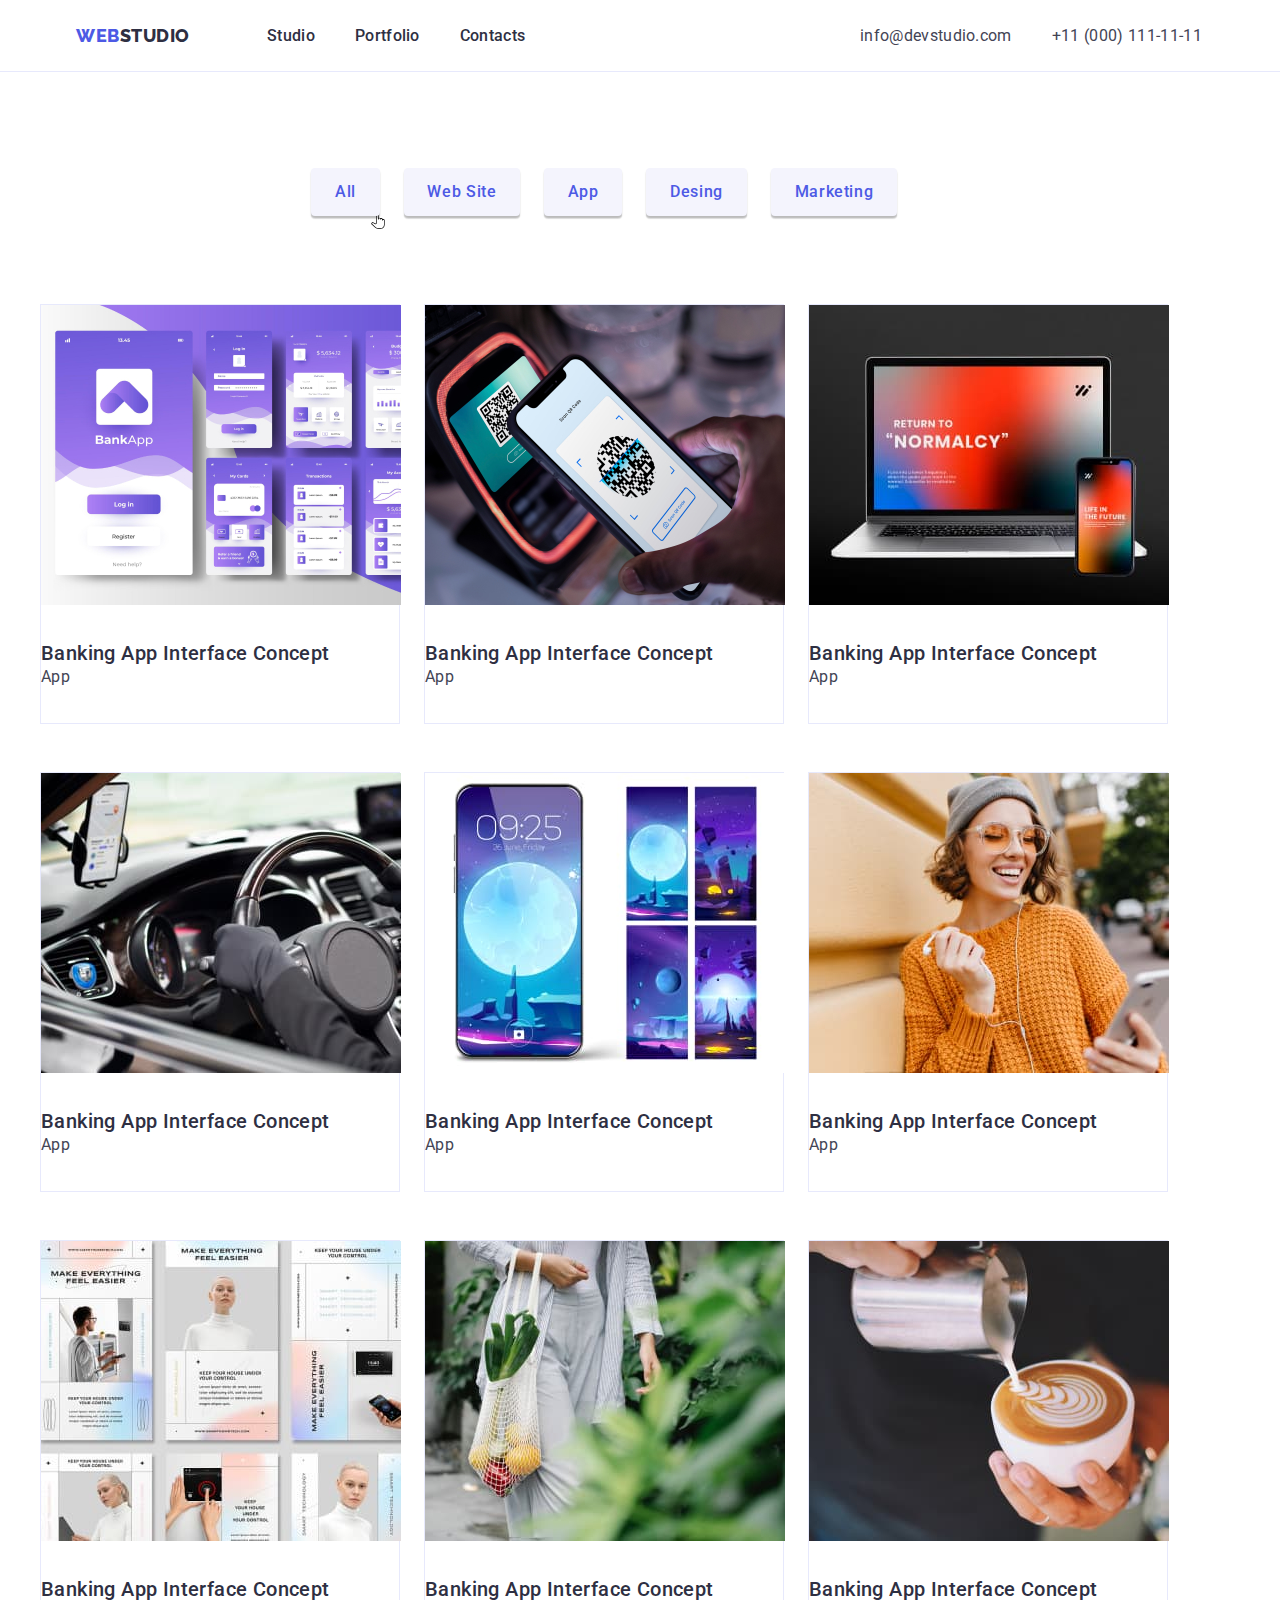
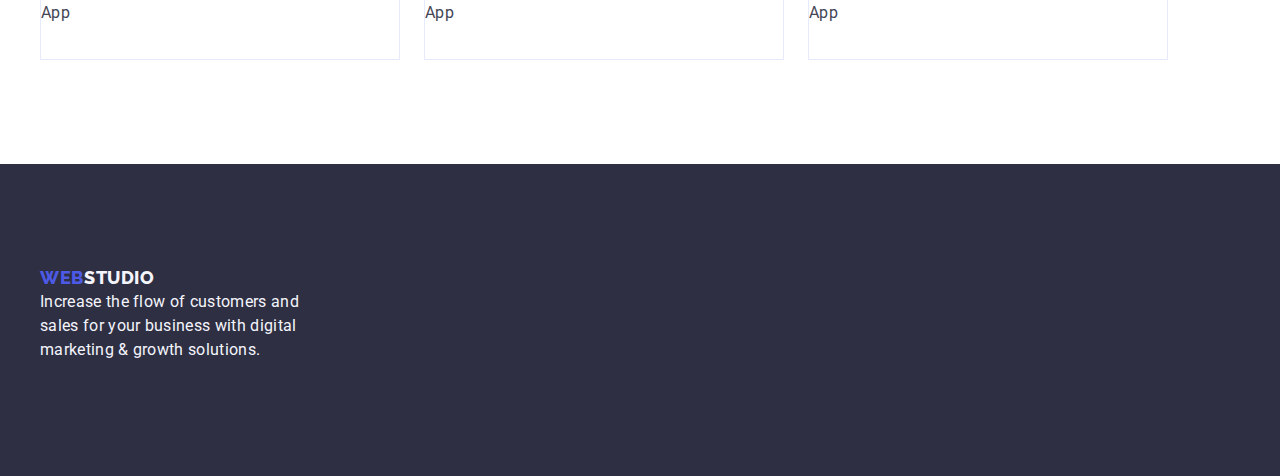
==== commit 541e35a8: "update1" ====
--- a/portfolio.html
+++ b/portfolio.html
@@ -54,8 +54,21 @@
               <div class="filter-btn-active">
                 <button type="button" class="all-butoon">All</button>
               </div>
-            </li>
-            <li>
+              <svg
+                class="mysvg"
+                width="14"
+                height="16"
+                viewBox="0 0 14 16"
+                fill="none"
+                xmlns="http://www.w3.org/2000/svg"
+              >
+                <path
+                  d="M12.3333 6C12.0872 6 11.8564 6.06706 11.6581 6.18391C11.5836 5.51856 11.0178 5 10.3333 5C10.0077 5 9.70856 5.11784 9.47616 5.31413C9.24275 4.92644 8.81794 4.66666 8.33325 4.66666C8.09075 4.66666 7.86288 4.73175 7.6666 4.84569V1.33334C7.66656 0.597969 7.0686 0 6.33325 0C5.59791 0 4.99991 0.597969 4.99991 1.33334V10.2546C4.99991 10.4225 4.88922 10.5088 4.84169 10.5381C4.79416 10.5674 4.66622 10.6276 4.51747 10.5527L2.37685 9.48244C2.18185 9.38478 1.96344 9.33334 1.74535 9.33334C0.966689 9.33334 0.333252 9.96681 0.333252 10.7455V11C0.333252 11.0924 0.371658 11.1807 0.439033 11.2438L4.28638 14.8346C5.09169 15.5859 6.14185 16 7.24306 16H9.33322C11.7225 16 13.6666 14.056 13.6666 11.6667V7.33334C13.6666 6.59797 13.0686 6 12.3333 6ZM12.9999 11.6667C12.9999 13.6885 11.3551 15.3333 9.33325 15.3333H7.2431C6.31144 15.3333 5.42278 14.9831 4.74147 14.347L0.999908 10.8552V10.7455C0.999908 10.3343 1.33422 10 1.74535 10C1.86025 10 1.97581 10.0273 2.07869 10.0788L4.21931 11.1491C4.5315 11.3057 4.89541 11.2884 5.19228 11.1055C5.48916 10.9219 5.66656 10.6038 5.66656 10.2546V1.33334C5.66656 0.965844 5.96572 0.666687 6.33322 0.666687C6.70072 0.666687 6.99988 0.965844 6.99988 1.33334V6.33334C6.99988 6.51759 7.14897 6.66669 7.33322 6.66669C7.51747 6.66669 7.66656 6.51759 7.66656 6.33334V6C7.66656 5.6325 7.96572 5.33334 8.33322 5.33334C8.70072 5.33334 8.99988 5.6325 8.99988 6V6.33334C8.99988 6.334 8.99988 6.33466 8.99988 6.33531V6.33563C9.00119 6.51856 9.14994 6.66669 9.33322 6.66669C9.51747 6.66669 9.66656 6.51759 9.66656 6.33334V6.32812C9.66916 5.96322 9.968 5.66666 10.3332 5.66666C10.7007 5.66666 10.9999 5.96581 10.9999 6.33331V7.33331C10.9999 7.51756 11.149 7.66666 11.3332 7.66666C11.5175 7.66666 11.6666 7.51756 11.6666 7.33331C11.6666 6.96581 11.9657 6.66666 12.3332 6.66666C12.7007 6.66666 12.9999 6.96581 12.9999 7.33334V11.6667Z"
+                  fill="black"
+                />
+              </svg>
+            </li>
+            <li class="btn1-position">
               <div class="filter-btn1">
                 <button type="button" class="web-site">Web Site</button>
               </div>
--- a/styles.css
+++ b/styles.css
@@ -542,6 +542,21 @@
     width: 69px;
     height: 48px;
     padding: 0px;
+    z-index: 1;
+    position: absolute;
+    
+}
+
+ .mysvg {
+    
+transform: translateX(60px) translateY(45px);
+position: relative;
+z-index: 0;
+position: absolute;
+   
+}
+.btn1-position{
+  margin-left: 69px;  
 }
 
 .web-site{
@@ -562,6 +577,7 @@
     justify-content: center;
     width: 116px;
     height: 48px;
+    
 }
 
 .app{
